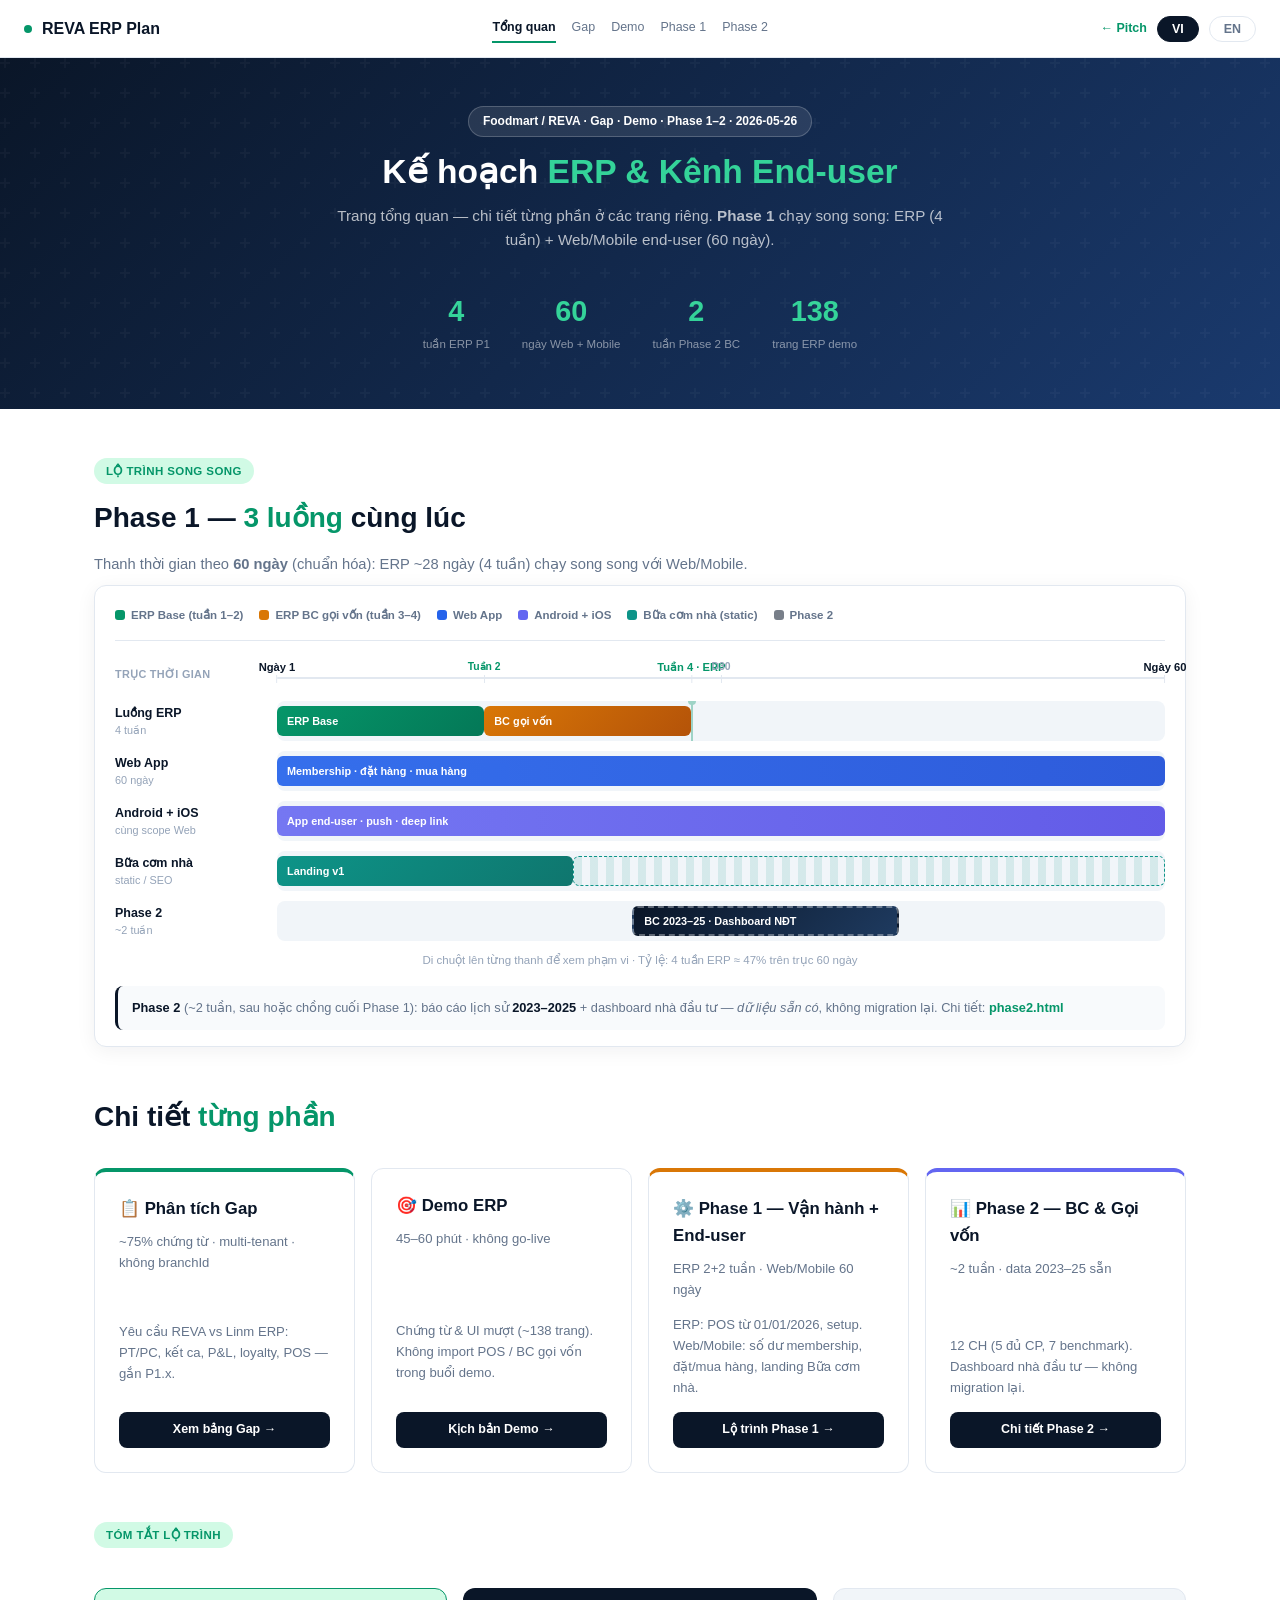
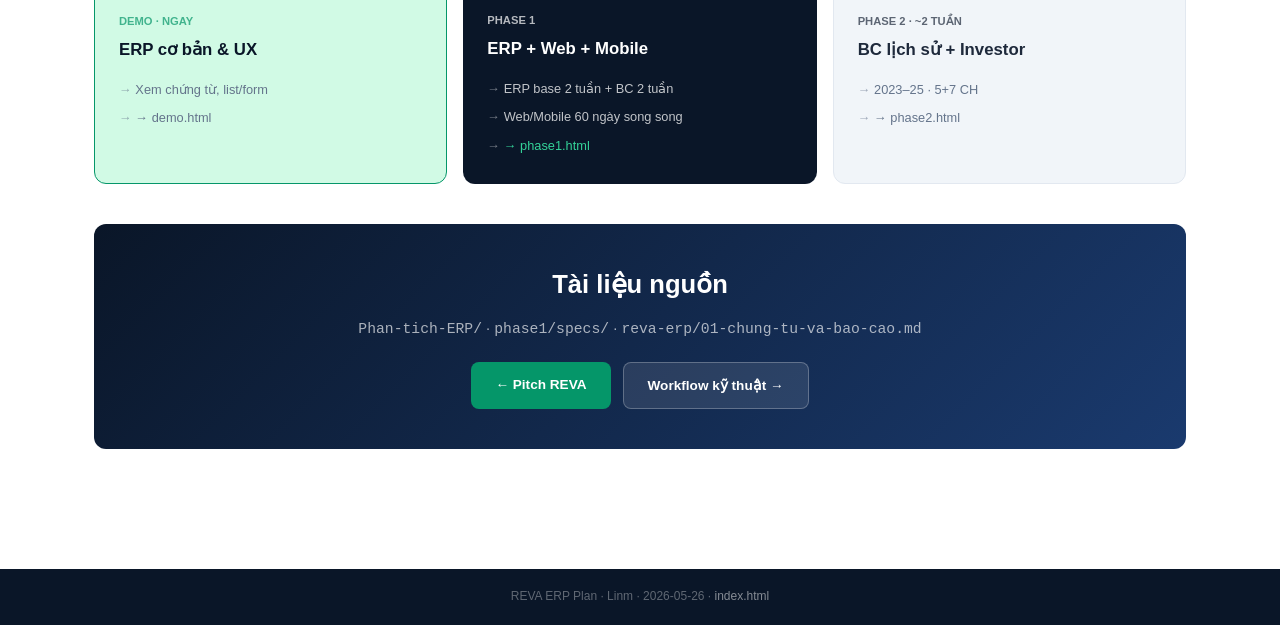
==== pages/index.html @ 50b4550e "add demo page" ====
<!DOCTYPE html>
<html lang="vi">
<head>
<meta charset="UTF-8">
<meta name="viewport" content="width=device-width, initial-scale=1.0">
<title>REVA ERP — Kế hoạch Gap &amp; Demo (Tổng quan)</title>
<link rel="stylesheet" href="plan.css">
</head>
<body>

<nav class="plan-nav">
  <a href="index.html" class="nav-logo"><div class="dot"></div> REVA ERP Plan</a>
  <div class="nav-links">
    <a href="index.html" class="active"><span class="vi">Tổng quan</span><span class="en" style="display:none">Overview</span></a>
    <a href="gap.html"><span class="vi">Gap</span><span class="en" style="display:none">Gap</span></a>
    <a href="demo.html"><span class="vi">Demo</span><span class="en" style="display:none">Demo</span></a>
    <a href="phase1.html"><span class="vi">Phase 1</span><span class="en" style="display:none">Phase 1</span></a>
    <a href="phase2.html"><span class="vi">Phase 2</span><span class="en" style="display:none">Phase 2</span></a>
  </div>
  <div class="nav-right">
    <a href="../index.html" class="nav-back">← Pitch</a>
    <button class="lang-btn active" onclick="setLang('vi')">VI</button>
    <button class="lang-btn" onclick="setLang('en')">EN</button>
  </div>
</nav>

<div class="hero compact">
  <div class="hero-badge">
    <span class="vi">Foodmart / REVA · Gap · Demo · Phase 1–2 · 2026-05-26</span>
    <span class="en" style="display:none">Foodmart / REVA · Gap · Demo · Phase 1–2 · 2026-05-26</span>
  </div>
  <h1 class="vi">Kế hoạch <span>ERP &amp; Kênh End-user</span></h1>
  <h1 class="en" style="display:none"><span>ERP &amp; End-user</span> delivery plan</h1>
  <p class="vi">Trang tổng quan — chi tiết từng phần ở các trang riêng. <strong>Phase 1</strong> chạy song song: ERP (4 tuần) + Web/Mobile end-user (60 ngày).</p>
  <p class="en" style="display:none">Summary hub — details on separate pages. <strong>Phase 1</strong> runs in parallel: ERP (4 weeks) + end-user Web/Mobile (60 days).</p>
  <div class="hero-stats">
    <div class="hero-stat"><div class="val">4</div><div class="lbl vi">tuần ERP P1</div><div class="lbl en" style="display:none">weeks ERP P1</div></div>
    <div class="hero-stat"><div class="val">60</div><div class="lbl vi">ngày Web + Mobile</div><div class="lbl en" style="display:none">days Web + Mobile</div></div>
    <div class="hero-stat"><div class="val">2</div><div class="lbl vi">tuần Phase 2 BC</div><div class="lbl en" style="display:none">weeks Phase 2</div></div>
    <div class="hero-stat"><div class="val">138</div><div class="lbl vi">trang ERP demo</div><div class="lbl en" style="display:none">ERP pages (demo)</div></div>
  </div>
</div>

<main>
  <section class="page-section">
    <div class="section-tag"><span class="vi">Lộ trình song song</span><span class="en" style="display:none">Parallel tracks</span></div>
    <h2 class="section-title vi">Phase 1 — <span>3 luồng</span> cùng lúc</h2>
    <h2 class="section-title en" style="display:none">Phase 1 — <span>3 parallel</span> tracks</h2>
    <p class="section-sub vi" style="margin-bottom:0">Thanh thời gian theo <strong>60 ngày</strong> (chuẩn hóa): ERP ~28 ngày (4 tuần) chạy song song với Web/Mobile.</p>
    <p class="section-sub en" style="display:none;margin-bottom:0">Timeline on a <strong>60-day</strong> scale: ERP ~28 days (4 weeks) runs parallel to Web/Mobile.</p>

    <div class="gantt-board" role="img" aria-label="Phase 1 parallel timeline">
      <div class="gantt-legend">
        <span><i class="c-erp-base"></i><span class="vi">ERP Base (tuần 1–2)</span><span class="en" style="display:none">ERP base (wks 1–2)</span></span>
        <span><i class="c-erp-bc"></i><span class="vi">ERP BC gọi vốn (tuần 3–4)</span><span class="en" style="display:none">ERP fundraising reports (wks 3–4)</span></span>
        <span><i class="c-web"></i> Web App</span>
        <span><i class="c-mobile"></i><span class="vi">Android + iOS</span><span class="en" style="display:none">Android + iOS</span></span>
        <span><i class="c-static"></i><span class="vi">Bữa cơm nhà (static)</span><span class="en" style="display:none">Home Meal (static)</span></span>
        <span><i class="c-p2"></i> Phase 2</span>
      </div>

      <div class="gantt-grid">
        <div class="gantt-axis-label"><span class="vi">Trục thời gian</span><span class="en" style="display:none">Time axis</span></div>
        <div class="gantt-axis-wrap">
          <div class="gantt-axis-line"></div>
          <span class="gantt-tick major" style="left:0%"><span class="vi">Ngày 1</span><span class="en" style="display:none">Day 1</span></span>
          <span class="gantt-tick erp-zone" style="left:23.33%"><span class="vi">Tuần 2</span><span class="en" style="display:none">Wk 2</span></span>
          <span class="gantt-tick erp-zone major" style="left:46.67%"><span class="vi">Tuần 4 · ERP</span><span class="en" style="display:none">Wk 4 · ERP</span></span>
          <span class="gantt-tick" style="left:50%">D30</span>
          <span class="gantt-tick major" style="left:100%"><span class="vi">Ngày 60</span><span class="en" style="display:none">Day 60</span></span>
        </div>

        <div class="gantt-row-label">
          <span class="vi">Luồng ERP</span><span class="en" style="display:none">ERP track</span>
          <small>4 <span class="vi">tuần</span><span class="en" style="display:none">weeks</span></small>
        </div>
        <div class="gantt-track">
          <div class="gantt-erp-marker" title="End of ERP sprint (week 4)"></div>
          <div class="gantt-bar erp-base" title="POS ≥ 01/01/2026 · multi-tenant · kết ca · COA">
            <span class="gantt-bar-inner"><span class="vi">ERP Base</span><span class="en" style="display:none">ERP base</span></span>
          </div>
          <div class="gantt-bar erp-bc" title="Báo cáo từ số vận hành ERP">
            <span class="gantt-bar-inner"><span class="vi">BC gọi vốn</span><span class="en" style="display:none">Fundraise Rpt</span></span>
          </div>
        </div>

        <div class="gantt-row-label">
          Web App
          <small>60 <span class="vi">ngày</span><span class="en" style="display:none">days</span></small>
        </div>
        <div class="gantt-track">
          <div class="gantt-bar web">
            <span class="gantt-bar-inner"><span class="vi">Membership · đặt hàng · mua hàng</span><span class="en" style="display:none">Membership · order · purchase</span></span>
          </div>
        </div>

        <div class="gantt-row-label">
          <span class="vi">Android + iOS</span><span class="en" style="display:none">Android + iOS</span>
          <small><span class="vi">cùng scope Web</span><span class="en" style="display:none">same as Web</span></small>
        </div>
        <div class="gantt-track">
          <div class="gantt-bar mobile">
            <span class="gantt-bar-inner"><span class="vi">App end-user · push · deep link</span><span class="en" style="display:none">Customer app · push · deep link</span></span>
          </div>
        </div>

        <div class="gantt-row-label">
          <span class="vi">Bữa cơm nhà</span><span class="en" style="display:none">Home Meal</span>
          <small><span class="vi">static / SEO</span><span class="en" style="display:none">static / SEO</span></small>
        </div>
        <div class="gantt-track">
          <div class="gantt-bar static">
            <span class="gantt-bar-inner"><span class="vi">Landing v1</span><span class="en" style="display:none">Landing v1</span></span>
          </div>
          <div class="gantt-bar static-ext" aria-hidden="true"></div>
        </div>

        <div class="gantt-row-label">
          Phase 2
          <small>~2 <span class="vi">tuần</span><span class="en" style="display:none">weeks</span></small>
        </div>
        <div class="gantt-track">
          <div class="gantt-bar p2">
            <span class="gantt-bar-inner"><span class="vi">BC 2023–25 · Dashboard NĐT</span><span class="en" style="display:none">2023–25 · Investor dash</span></span>
          </div>
        </div>
      </div>

      <p class="gantt-hint vi">Di chuột lên từng thanh để xem phạm vi · Tỷ lệ: 4 tuần ERP ≈ 47% trên trục 60 ngày</p>
      <p class="gantt-hint en" style="display:none">Hover bars for scope · 4 ERP weeks ≈ 47% of the 60-day axis</p>

      <div class="gantt-note">
        <span class="vi"><strong>Phase 2</strong> (~2 tuần, sau hoặc chồng cuối Phase 1): báo cáo lịch sử <strong>2023–2025</strong> + dashboard nhà đầu tư — <em>dữ liệu sẵn có</em>, không migration lại. Chi tiết: <a href="phase2.html">phase2.html</a></span>
        <span class="en" style="display:none"><strong>Phase 2</strong> (~2 weeks, after or overlapping end of P1): <strong>2023–2025</strong> reports + investor dashboard — <em>existing data</em>, no re-migration. Details: <a href="phase2.html">phase2.html</a></span>
      </div>
    </div>
  </section>

  <section class="page-section">
    <h2 class="section-title vi">Chi tiết <span>từng phần</span></h2>
    <h2 class="section-title en" style="display:none">Detail <span>by section</span></h2>
    <div class="hub-grid">
      <article class="hub-card featured">
        <h3>📋 <span class="vi">Phân tích Gap</span><span class="en" style="display:none">Gap analysis</span></h3>
        <p class="hub-meta vi">~75% chứng từ · multi-tenant · không branchId</p>
        <p class="hub-meta en" style="display:none">~75% vouchers · multi-tenant · no branchId</p>
        <p class="vi">Yêu cầu REVA vs Linm ERP: PT/PC, kết ca, P&amp;L, loyalty, POS — gắn P1.x.</p>
        <p class="en" style="display:none">REVA requirements vs Linm ERP with phase tags.</p>
        <a href="gap.html" class="btn-link"><span class="vi">Xem bảng Gap →</span><span class="en" style="display:none">View gap table →</span></a>
      </article>
      <article class="hub-card">
        <h3>🎯 <span class="vi">Demo ERP</span><span class="en" style="display:none">ERP demo</span></h3>
        <p class="hub-meta vi">45–60 phút · không go-live</p>
        <p class="hub-meta en" style="display:none">45–60 min · not go-live</p>
        <p class="vi">Chứng từ &amp; UI mượt (~138 trang). Không import POS / BC gọi vốn trong buổi demo.</p>
        <p class="en" style="display:none">Vouchers &amp; smooth UX. No POS import or fundraising reports in session.</p>
        <a href="demo.html" class="btn-link"><span class="vi">Kịch bản Demo →</span><span class="en" style="display:none">Demo script →</span></a>
      </article>
      <article class="hub-card amber-top">
        <h3>⚙️ <span class="vi">Phase 1 — Vận hành + End-user</span><span class="en" style="display:none">Phase 1 — Ops + end-user</span></h3>
        <p class="hub-meta vi">ERP 2+2 tuần · Web/Mobile 60 ngày</p>
        <p class="hub-meta en" style="display:none">ERP 2+2 weeks · Web/Mobile 60 days</p>
        <p class="vi">ERP: POS từ 01/01/2026, setup. Web/Mobile: số dư membership, đặt/mua hàng, landing Bữa cơm nhà.</p>
        <p class="en" style="display:none">ERP setup + POS. Web/Mobile: membership, orders, Home Meal static page.</p>
        <a href="phase1.html" class="btn-link"><span class="vi">Lộ trình Phase 1 →</span><span class="en" style="display:none">Phase 1 plan →</span></a>
      </article>
      <article class="hub-card indigo-top">
        <h3>📊 <span class="vi">Phase 2 — BC &amp; Gọi vốn</span><span class="en" style="display:none">Phase 2 — Reports &amp; fundraising</span></h3>
        <p class="hub-meta vi">~2 tuần · data 2023–25 sẵn</p>
        <p class="hub-meta en" style="display:none">~2 weeks · 2023–25 data exists</p>
        <p class="vi">12 CH (5 đủ CP, 7 benchmark). Dashboard nhà đầu tư — không migration lại.</p>
        <p class="en" style="display:none">12 stores, investor dashboard — no re-migration.</p>
        <a href="phase2.html" class="btn-link"><span class="vi">Chi tiết Phase 2 →</span><span class="en" style="display:none">Phase 2 details →</span></a>
      </article>
    </div>
  </section>

  <section class="page-section">
    <div class="section-tag"><span class="vi">Tóm tắt lộ trình</span><span class="en" style="display:none">Roadmap summary</span></div>
    <div class="roadmap">
      <div class="phase-card p0">
        <div class="phase-label" style="color:var(--green)">Demo · ngay</div>
        <h3 style="color:var(--navy)"><span class="vi">ERP cơ bản &amp; UX</span><span class="en" style="display:none">Core ERP &amp; UX</span></h3>
        <ul>
          <li><span class="vi">Xem chứng từ, list/form</span><span class="en" style="display:none">Vouchers, lists/forms</span></li>
          <li><a href="demo.html"><span class="vi">→ demo.html</span><span class="en" style="display:none">→ demo.html</span></a></li>
        </ul>
      </div>
      <div class="phase-card p1">
        <div class="phase-label">Phase 1</div>
        <h3><span class="vi">ERP + Web + Mobile</span><span class="en" style="display:none">ERP + Web + Mobile</span></h3>
        <ul>
          <li><span class="vi">ERP base 2 tuần + BC 2 tuần</span><span class="en" style="display:none">ERP 2w base + 2w reports</span></li>
          <li><span class="vi">Web/Mobile 60 ngày song song</span><span class="en" style="display:none">Web/Mobile 60d parallel</span></li>
          <li><a href="phase1.html" style="color:var(--green-mid)"><span class="vi">→ phase1.html</span><span class="en" style="display:none">→ phase1.html</span></a></li>
        </ul>
      </div>
      <div class="phase-card p2">
        <div class="phase-label">Phase 2 · ~2 tuần</div>
        <h3><span class="vi">BC lịch sử + Investor</span><span class="en" style="display:none">Historical + investor</span></h3>
        <ul>
          <li><span class="vi">2023–25 · 5+7 CH</span><span class="en" style="display:none">2023–25 · 5+7 stores</span></li>
          <li><a href="phase2.html"><span class="vi">→ phase2.html</span><span class="en" style="display:none">→ phase2.html</span></a></li>
        </ul>
      </div>
    </div>
    <div class="cta-box">
      <h2><span class="vi">Tài liệu nguồn</span><span class="en" style="display:none">Source docs</span></h2>
      <p><span class="vi"><code>Phan-tich-ERP/</code> · <code>phase1/specs/</code> · <code>reva-erp/01-chung-tu-va-bao-cao.md</code></span><span class="en" style="display:none">Phan-tich-ERP/ · phase1/specs/ · reva-erp plan</span></p>
      <div class="cta-links">
        <a href="../index.html" class="primary"><span class="vi">← Pitch REVA</span><span class="en" style="display:none">← REVA pitch</span></a>
        <a href="../workflow-demo.html" class="secondary"><span class="vi">Workflow kỹ thuật →</span><span class="en" style="display:none">Technical workflow →</span></a>
      </div>
    </div>
  </section>
</main>

<footer class="plan-footer">
  REVA ERP Plan · Linm · 2026-05-26 ·
  <a href="../index.html">index.html</a>
</footer>
<script src="plan.js"></script>
</body>
</html>
---- pages/plan.css ----
*{margin:0;padding:0;box-sizing:border-box}
html{scroll-behavior:smooth}
body{font-family:-apple-system,BlinkMacSystemFont,'Segoe UI',Roboto,sans-serif;background:#fff;color:#1e293b;line-height:1.6}
a{color:inherit;text-decoration:none}
:root{
  --navy:#0a1628;--green:#059669;--green-light:#d1fae5;--green-mid:#34d399;
  --slate:#f8fafc;--slate2:#f1f5f9;--border:#e2e8f0;
  --txt:#1e293b;--txt2:#64748b;--txt3:#94a3b8;
  --red:#ef4444;--red-light:#fef2f2;--amber:#d97706;--amber-light:#fef3c7;
  --blue:#2563eb;--blue-light:#dbeafe;--indigo:#6366f1;--indigo-light:#eef2ff;
  --radius:12px;
}
nav.plan-nav{position:sticky;top:0;z-index:100;background:rgba(255,255,255,.95);backdrop-filter:blur(12px);border-bottom:1px solid var(--border);padding:0 24px;display:flex;align-items:center;justify-content:space-between;height:58px;flex-wrap:wrap;gap:8px}
.nav-logo{display:flex;align-items:center;gap:10px;font-weight:800;font-size:1rem;color:var(--navy)}
.nav-logo .dot{width:8px;height:8px;border-radius:50%;background:var(--green)}
.nav-links{display:flex;gap:16px;flex-wrap:wrap}
.nav-links a{font-size:.78rem;font-weight:500;color:var(--txt2);padding:4px 0;border-bottom:2px solid transparent}
.nav-links a:hover{color:var(--navy)}
.nav-links a.active{color:var(--navy);border-bottom-color:var(--green);font-weight:700}
.nav-right{display:flex;align-items:center;gap:10px}
.lang-btn{padding:5px 14px;border-radius:999px;border:1px solid var(--border);font-size:.78rem;font-weight:600;cursor:pointer;background:#fff;color:var(--txt2)}
.lang-btn.active{background:var(--navy);color:#fff;border-color:var(--navy)}
.nav-back{font-size:.78rem;color:var(--green);font-weight:600}
.hero{background:linear-gradient(135deg,var(--navy) 0%,#1a3a6e 100%);color:#fff;padding:56px 24px 64px;text-align:center;position:relative;overflow:hidden}
.hero::before{content:'';position:absolute;inset:0;pointer-events:none;background:url("data:image/svg+xml,%3Csvg width='60' height='60' viewBox='0 0 60 60' xmlns='http://www.w3.org/2000/svg'%3E%3Cg fill='%23ffffff' fill-opacity='0.03'%3E%3Cpath d='M36 34v-4h-2v4h-4v2h4v4h2v-4h4v-2h-4zm0-30V0h-2v4h-4v2h4v4h2V6h4V4h-4zM6 34v-4H4v4H0v2h4v4h2v-4h4v-2H6zM6 4V0H4v4H0v2h4v4h2V6h4V4H6z'/%3E%3C/g%3E%3C/svg%3E")}
.hero.compact{padding:48px 24px 56px}
.hero-badge{display:inline-flex;background:rgba(255,255,255,.1);border:1px solid rgba(255,255,255,.2);border-radius:999px;padding:5px 14px;font-size:.75rem;font-weight:600;margin-bottom:16px}
.hero h1{font-size:2.1rem;font-weight:900;line-height:1.15;max-width:720px;margin:0 auto 12px}
.hero h1 span{color:var(--green-mid)}
.hero p{font-size:.95rem;color:rgba(255,255,255,.7);max-width:640px;margin:0 auto 20px}
.hero-actions{display:flex;gap:10px;justify-content:center;flex-wrap:wrap}
.btn-primary{padding:10px 22px;background:var(--green);color:#fff;border-radius:10px;font-weight:700;font-size:.85rem;border:none;cursor:pointer;display:inline-block}
.btn-outline{padding:10px 22px;background:transparent;color:#fff;border-radius:10px;font-weight:700;font-size:.85rem;border:2px solid rgba(255,255,255,.3);cursor:pointer;display:inline-block}
.hero-stats{display:flex;justify-content:center;gap:32px;margin-top:36px;flex-wrap:wrap}
.hero-stat .val{font-size:1.8rem;font-weight:900;color:var(--green-mid)}
.hero-stat .lbl{font-size:.72rem;color:rgba(255,255,255,.5)}
main{max-width:1140px;margin:0 auto;padding:48px 24px 72px}
section.page-section{margin-bottom:48px}
.section-tag{display:inline-flex;background:var(--green-light);color:var(--green);border-radius:999px;padding:4px 12px;font-size:.72rem;font-weight:700;text-transform:uppercase;letter-spacing:.4px;margin-bottom:12px}
.section-tag.amber{background:var(--amber-light);color:var(--amber)}
.section-tag.red{background:var(--red-light);color:var(--red)}
.section-tag.indigo{background:var(--indigo-light);color:var(--indigo)}
h2.section-title{font-size:1.75rem;font-weight:900;color:var(--navy);margin-bottom:12px}
h2.section-title span{color:var(--green)}
.section-sub{font-size:.92rem;color:var(--txt2);max-width:680px;margin-bottom:24px}
.hub-grid{display:grid;grid-template-columns:repeat(auto-fit,minmax(260px,1fr));gap:16px;margin-top:28px}
.hub-card{background:#fff;border:1px solid var(--border);border-radius:var(--radius);padding:24px;display:flex;flex-direction:column;transition:box-shadow .2s}
.hub-card:hover{box-shadow:0 8px 24px rgba(0,0,0,.08)}
.hub-card.featured{border-top:4px solid var(--green)}
.hub-card.amber-top{border-top:4px solid var(--amber)}
.hub-card.indigo-top{border-top:4px solid var(--indigo)}
.hub-card h3{font-size:1.05rem;font-weight:800;color:var(--navy);margin-bottom:8px}
.hub-card p{font-size:.82rem;color:var(--txt2);flex:1;margin-bottom:14px}
.hub-meta{font-size:.75rem;color:var(--txt3);margin-bottom:12px}
.hub-card .btn-link{margin-top:auto;display:inline-block;padding:8px 16px;background:var(--navy);color:#fff;border-radius:8px;font-size:.78rem;font-weight:700;text-align:center}
/* ── Phase 1 parallel Gantt timeline ── */
.gantt-board{background:#fff;border:1px solid var(--border);border-radius:var(--radius);padding:20px 20px 16px;margin-top:8px;box-shadow:0 4px 20px rgba(10,22,40,.06)}
.gantt-legend{display:flex;flex-wrap:wrap;gap:8px 16px;margin-bottom:18px;padding-bottom:16px;border-bottom:1px solid var(--border)}
.gantt-legend span{display:inline-flex;align-items:center;gap:6px;font-size:.72rem;font-weight:600;color:var(--txt2)}
.gantt-legend i{width:10px;height:10px;border-radius:3px;flex-shrink:0}
.gantt-legend .c-erp-base{background:var(--green)}
.gantt-legend .c-erp-bc{background:var(--amber)}
.gantt-legend .c-web{background:var(--blue)}
.gantt-legend .c-mobile{background:var(--indigo)}
.gantt-legend .c-static{background:#0d9488}
.gantt-legend .c-p2{background:var(--navy);opacity:.55}
.gantt-grid{display:grid;grid-template-columns:minmax(120px,148px) 1fr;gap:10px 14px;align-items:center}
.gantt-axis-label{font-size:.68rem;font-weight:700;color:var(--txt3);text-transform:uppercase;letter-spacing:.3px}
.gantt-axis-wrap{position:relative;height:28px;margin-bottom:4px}
.gantt-axis-line{position:absolute;left:0;right:0;top:18px;height:2px;background:var(--border);border-radius:1px}
.gantt-tick{position:absolute;top:0;transform:translateX(-50%);font-size:.65rem;font-weight:600;color:var(--txt3);white-space:nowrap}
.gantt-tick::after{content:'';position:absolute;left:50%;top:16px;width:1px;height:8px;background:var(--border);transform:translateX(-50%)}
.gantt-tick.major{font-size:.7rem;color:var(--navy);font-weight:700}
.gantt-tick.erp-zone{color:var(--green)}
.gantt-row-label{font-size:.78rem;font-weight:700;color:var(--navy);line-height:1.3;padding-right:4px}
.gantt-row-label small{display:block;font-size:.68rem;font-weight:500;color:var(--txt3);margin-top:2px}
.gantt-track{position:relative;height:40px;background:var(--slate2);border-radius:8px;overflow:hidden}
@keyframes gantt-in{from{opacity:0;transform:scaleX(.85)}to{opacity:1;transform:scaleX(1)}}
.gantt-bar{position:absolute;top:5px;bottom:5px;border-radius:6px;display:flex;align-items:center;padding:0 10px;font-size:.68rem;font-weight:700;color:#fff;line-height:1.2;overflow:hidden;transition:transform .15s,box-shadow .15s;cursor:default;transform-origin:left center;animation:gantt-in .45s ease backwards}
.gantt-bar.erp-bc{animation-delay:.06s}
.gantt-bar.web{animation-delay:.1s}
.gantt-bar.mobile{animation-delay:.14s}
.gantt-bar.static{animation-delay:.18s}
.gantt-bar.p2{animation-delay:.22s}
.gantt-bar:hover{transform:translateY(-1px);box-shadow:0 4px 12px rgba(0,0,0,.15);z-index:2}
.gantt-bar.erp-base{left:0;width:23.33%;background:linear-gradient(135deg,var(--green),#047857)}
.gantt-bar.erp-bc{left:23.33%;width:23.33%;background:linear-gradient(135deg,var(--amber),#b45309)}
.gantt-bar.web{left:0;width:100%;background:linear-gradient(90deg,var(--blue),#1d4ed8);opacity:.92}
.gantt-bar.mobile{left:0;width:100%;background:linear-gradient(90deg,var(--indigo),#4f46e5);opacity:.88}
.gantt-bar.static{left:0;width:33.33%;background:linear-gradient(135deg,#0d9488,#0f766e)}
.gantt-bar.static-ext{left:33.33%;width:66.67%;background:repeating-linear-gradient(90deg,rgba(13,148,136,.12) 0,rgba(13,148,136,.12) 8px,transparent 8px,transparent 16px);border:1px dashed #0d9488;top:5px;bottom:5px;border-radius:6px}
.gantt-bar.p2{left:40%;width:30%;background:linear-gradient(135deg,var(--navy),#1e3a5f);border:2px dashed rgba(255,255,255,.35)}
.gantt-bar-inner{white-space:nowrap;overflow:hidden;text-overflow:ellipsis}
.gantt-bar .gantt-tags{display:flex;flex-wrap:wrap;gap:4px;margin-top:2px}
.gantt-bar .tag{font-size:.58rem;font-weight:600;padding:1px 5px;background:rgba(255,255,255,.22);border-radius:4px}
.gantt-erp-marker{position:absolute;top:0;bottom:0;left:46.67%;width:2px;background:var(--green);opacity:.35;pointer-events:none;z-index:1}
.gantt-erp-marker::before{content:'';position:absolute;top:-4px;left:50%;transform:translateX(-50%);width:8px;height:8px;border-radius:50%;background:var(--green)}
.gantt-note{margin-top:16px;padding:12px 14px;background:var(--slate);border-radius:8px;border-left:3px solid var(--navy);font-size:.8rem;color:var(--txt2)}
.gantt-note strong{color:var(--navy)}
.gantt-note a{color:var(--green);font-weight:600}
.gantt-hint{font-size:.72rem;color:var(--txt3);margin-top:10px;text-align:center}
@media(max-width:720px){
  .gantt-grid{grid-template-columns:1fr}
  .gantt-axis-label{display:none}
  .gantt-row-label{padding:8px 0 0;border-top:1px solid var(--border)}
  .gantt-bar{font-size:.62rem;padding:0 6px}
  .gantt-bar .tag{display:none}
}
.summary-grid{display:grid;grid-template-columns:repeat(4,1fr);gap:12px;margin:24px 0}
.sum-card{background:#fff;border:1px solid var(--border);border-radius:var(--radius);padding:16px;text-align:center}
.sum-card .n{font-size:1.6rem;font-weight:900;color:var(--navy)}
.sum-card .n.ok{color:var(--green)}.sum-card .n.warn{color:var(--amber)}.sum-card .n.bad{color:var(--red)}
.sum-card .l{font-size:.75rem;color:var(--txt2);margin-top:4px}
.gap-table,.deliver-table,.store-matrix{width:100%;border-collapse:collapse;font-size:.82rem;background:#fff;border-radius:var(--radius);overflow:hidden;border:1px solid var(--border)}
.gap-table th{background:var(--navy);color:#fff;padding:11px 12px;text-align:left;font-weight:600}
.gap-table td{padding:10px 12px;border-bottom:1px solid var(--border);vertical-align:top}
.gap-table tr:last-child td{border-bottom:none}
.deliver-table th,.deliver-table td,.store-matrix th,.store-matrix td{padding:10px 12px;border:1px solid var(--border);text-align:left}
.deliver-table th,.store-matrix th{background:var(--slate2);font-weight:600}
.badge{display:inline-block;padding:2px 8px;border-radius:4px;font-size:.7rem;font-weight:700}
.badge.ok{background:var(--green-light);color:var(--green)}
.badge.partial{background:var(--amber-light);color:var(--amber)}
.badge.no{background:var(--red-light);color:var(--red)}
.badge.p1{background:#dbeafe;color:var(--blue)}
.demo-grid{display:grid;grid-template-columns:repeat(auto-fit,minmax(240px,1fr));gap:14px}
.demo-card{background:#fff;border:1px solid var(--border);border-radius:var(--radius);padding:20px;border-top:3px solid var(--green)}
.demo-card.warn{border-top-color:var(--amber)}
.demo-card h4{font-size:.9rem;font-weight:700;color:var(--navy);margin-bottom:8px}
.demo-card ul{margin:0;padding-left:18px;font-size:.8rem;color:var(--txt2)}
.demo-route{font-family:monospace;font-size:.7rem;color:var(--green);margin-top:8px}
.sprint-row,.week2-grid,.track-grid{display:grid;grid-template-columns:1fr 1fr;gap:16px;margin-top:20px}
.track-grid.three{grid-template-columns:repeat(3,1fr)}
.sprint-box,.track-box{background:#fff;border:1px solid var(--border);border-radius:var(--radius);padding:22px}
.sprint-box h3,.track-box h3{font-size:.95rem;font-weight:800;color:var(--navy);margin-bottom:4px}
.sprint-box .week,.track-box .dur{font-size:.78rem;color:var(--green);font-weight:600;margin-bottom:12px}
.task-list{list-style:none}
.task-list li{display:flex;gap:10px;padding:7px 0;border-bottom:1px solid var(--slate2);font-size:.82rem;color:var(--txt2)}
.task-list li:last-child{border:none}
.task-id{font-weight:700;color:var(--blue);min-width:32px;flex-shrink:0}
.timeline{margin-top:24px;position:relative;padding-left:28px}
.timeline::before{content:'';position:absolute;left:8px;top:0;bottom:0;width:2px;background:var(--border)}
.tl-item{position:relative;margin-bottom:20px;padding-left:18px}
.tl-item::before{content:'';position:absolute;left:-24px;top:6px;width:11px;height:11px;border-radius:50%;background:var(--green);border:2px solid #fff;box-shadow:0 0 0 2px var(--green)}
.tl-item h4{font-size:.88rem;font-weight:700;color:var(--navy)}
.tl-item p{font-size:.8rem;color:var(--txt2);margin-top:4px}
.demo-purpose{background:#fff;border:2px solid var(--green);border-radius:var(--radius);padding:22px;margin-bottom:24px}
.demo-purpose h3{font-size:1rem;font-weight:800;color:var(--navy);margin-bottom:8px}
.ui-checklist{display:grid;grid-template-columns:repeat(auto-fit,minmax(200px,1fr));gap:8px;margin-top:12px}
.ui-check{display:flex;gap:8px;font-size:.78rem;color:var(--txt2);background:var(--slate);padding:8px 10px;border-radius:8px}
.ui-check span:first-child{color:var(--green);font-weight:700}
.contract-box,.challenge-box{background:#fff;border:1px solid var(--border);border-left:4px solid var(--amber);border-radius:var(--radius);padding:20px 22px;margin:24px 0}
.challenge-box{border-color:#fcd34d}
.contract-box h3,.challenge-box h3{font-size:.95rem;font-weight:800;color:var(--navy);margin-bottom:10px}
.contract-box h4{font-size:.78rem;font-weight:700;color:var(--amber);margin:8px 0 4px;text-transform:uppercase}
.contract-box ul,.challenge-box ul{font-size:.84rem;color:var(--txt2);padding-left:18px}
.contract-ref{font-size:.72rem;color:var(--txt3);margin-top:10px}
.investor-grid{display:grid;grid-template-columns:repeat(auto-fit,minmax(220px,1fr));gap:12px;margin-top:16px}
.inv-card{background:#fff;border:1px solid var(--border);border-radius:var(--radius);padding:18px;border-top:3px solid var(--navy)}
.inv-card h4{font-size:.88rem;font-weight:700;color:var(--navy);margin-bottom:6px}
.inv-card p{font-size:.78rem;color:var(--txt2)}
.store-matrix .ok{background:var(--green-light)}
.store-matrix .partial{background:var(--amber-light)}
.panel-gray{background:var(--slate);border-radius:var(--radius);padding:28px 24px;margin-bottom:32px;border:1px solid var(--border)}
.panel-gray .section-sub{max-width:none}
.map-box{background:var(--blue-light);border:1px solid #93c5fd;border-radius:var(--radius);padding:18px;margin-bottom:24px;font-size:.84rem}
.map-box table{width:100%;border-collapse:collapse;margin-top:10px;font-size:.8rem}
.map-box td{padding:6px 8px;border-bottom:1px solid #bfdbfe}
.roadmap{display:grid;grid-template-columns:repeat(3,1fr);gap:16px;margin-top:28px}
.phase-card{border-radius:var(--radius);padding:24px}
.phase-card.p1{background:var(--navy);color:#fff}
.phase-card.p2,.phase-card.p3{background:var(--slate2);border:1px solid var(--border)}
.phase-card.p0{background:var(--green-light);border:1px solid var(--green)}
.phase-label{font-size:.7rem;font-weight:700;text-transform:uppercase;opacity:.7;margin-bottom:6px}
.phase-card h3{font-size:1.05rem;font-weight:800;margin-bottom:12px}
.phase-card ul{list-style:none;font-size:.8rem}
.phase-card.p1 ul{color:rgba(255,255,255,.75)}
.phase-card.p2 ul,.phase-card.p3 ul,.phase-card.p0 ul{color:var(--txt2)}
.phase-card li{padding:4px 0}
.phase-card li::before{content:'→ ';opacity:.6}
.cta-box{background:linear-gradient(135deg,var(--navy),#1a3a6e);border-radius:var(--radius);padding:40px 28px;text-align:center;color:#fff;margin-top:40px}
.cta-box h2{font-size:1.6rem;font-weight:900;margin-bottom:12px}
.cta-box p{color:rgba(255,255,255,.65);margin-bottom:20px;font-size:.92rem}
.cta-links{display:flex;gap:12px;justify-content:center;flex-wrap:wrap}
.cta-links a{padding:12px 24px;border-radius:8px;font-weight:700;font-size:.85rem}
.cta-links .primary{background:var(--green);color:#fff}
.cta-links .secondary{background:rgba(255,255,255,.1);color:#fff;border:1px solid rgba(255,255,255,.25)}
.track-box.indigo{border-top:3px solid var(--indigo)}
.track-box.blue{border-top:3px solid var(--blue)}
.dep-list{font-size:.8rem;color:var(--txt2);margin-top:12px;padding:10px 14px;background:var(--slate);border-radius:8px}
footer.plan-footer{background:var(--navy);color:rgba(255,255,255,.35);text-align:center;padding:18px;font-size:.75rem}
footer.plan-footer a{color:rgba(255,255,255,.5)}
@media(max-width:900px){
  .summary-grid,.sprint-row,.week2-grid,.track-grid,.track-grid.three{grid-template-columns:1fr}
  .nav-links{display:none}
  .hero h1{font-size:1.55rem}
}
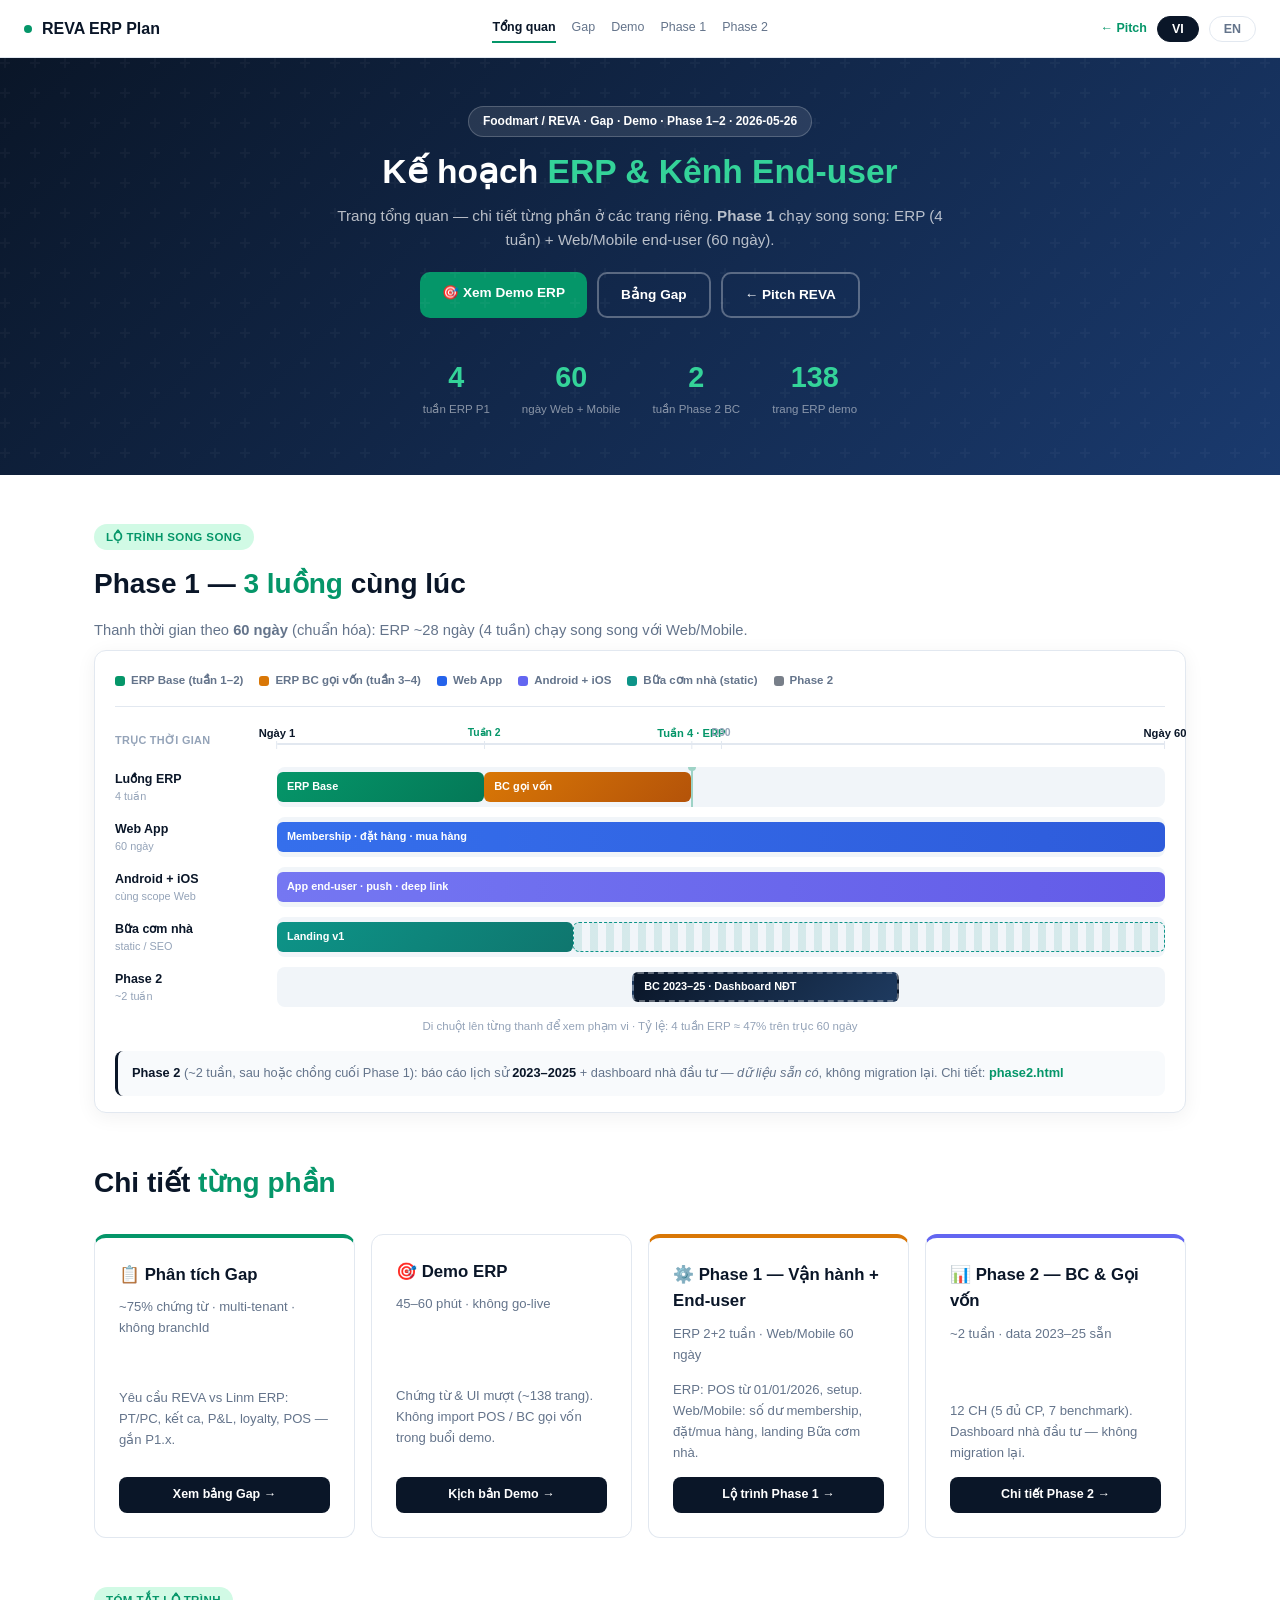
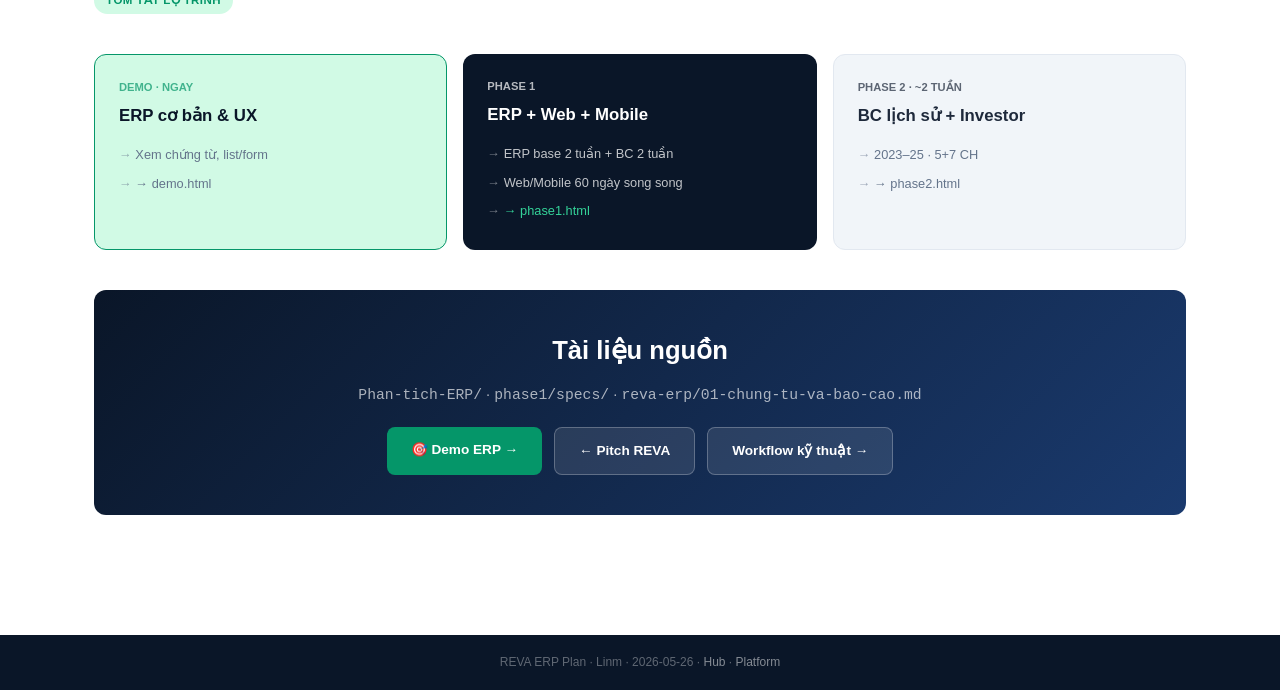
==== commit e4c6eace: "upd" ====
--- a/pages/index.html
+++ b/pages/index.html
@@ -18,7 +18,7 @@
     <a href="phase2.html"><span class="vi">Phase 2</span><span class="en" style="display:none">Phase 2</span></a>
   </div>
   <div class="nav-right">
-    <a href="../index.html" class="nav-back">← Pitch</a>
+    <a href="../Platform/index.html" class="nav-back">← Pitch</a>
     <button class="lang-btn active" onclick="setLang('vi')">VI</button>
     <button class="lang-btn" onclick="setLang('en')">EN</button>
   </div>
@@ -33,6 +33,17 @@
   <h1 class="en" style="display:none"><span>ERP &amp; End-user</span> delivery plan</h1>
   <p class="vi">Trang tổng quan — chi tiết từng phần ở các trang riêng. <strong>Phase 1</strong> chạy song song: ERP (4 tuần) + Web/Mobile end-user (60 ngày).</p>
   <p class="en" style="display:none">Summary hub — details on separate pages. <strong>Phase 1</strong> runs in parallel: ERP (4 weeks) + end-user Web/Mobile (60 days).</p>
+  <div class="hero-actions">
+    <a href="demo.html" class="btn-primary">
+      <span class="vi">🎯 Xem Demo ERP</span><span class="en" style="display:none">🎯 ERP Demo Plan</span>
+    </a>
+    <a href="gap.html" class="btn-outline">
+      <span class="vi">Bảng Gap</span><span class="en" style="display:none">Gap Table</span>
+    </a>
+    <a href="../Platform/index.html" class="btn-outline">
+      <span class="vi">← Pitch REVA</span><span class="en" style="display:none">← REVA Pitch</span>
+    </a>
+  </div>
   <div class="hero-stats">
     <div class="hero-stat"><div class="val">4</div><div class="lbl vi">tuần ERP P1</div><div class="lbl en" style="display:none">weeks ERP P1</div></div>
     <div class="hero-stat"><div class="val">60</div><div class="lbl vi">ngày Web + Mobile</div><div class="lbl en" style="display:none">days Web + Mobile</div></div>
@@ -208,8 +219,9 @@
       <h2><span class="vi">Tài liệu nguồn</span><span class="en" style="display:none">Source docs</span></h2>
       <p><span class="vi"><code>Phan-tich-ERP/</code> · <code>phase1/specs/</code> · <code>reva-erp/01-chung-tu-va-bao-cao.md</code></span><span class="en" style="display:none">Phan-tich-ERP/ · phase1/specs/ · reva-erp plan</span></p>
       <div class="cta-links">
-        <a href="../index.html" class="primary"><span class="vi">← Pitch REVA</span><span class="en" style="display:none">← REVA pitch</span></a>
-        <a href="../workflow-demo.html" class="secondary"><span class="vi">Workflow kỹ thuật →</span><span class="en" style="display:none">Technical workflow →</span></a>
+        <a href="demo.html" class="primary"><span class="vi">🎯 Demo ERP →</span><span class="en" style="display:none">🎯 ERP Demo →</span></a>
+        <a href="../Platform/index.html" class="secondary"><span class="vi">← Pitch REVA</span><span class="en" style="display:none">← REVA pitch</span></a>
+        <a href="../Platform/workflow-demo.html" class="secondary"><span class="vi">Workflow kỹ thuật →</span><span class="en" style="display:none">Technical workflow →</span></a>
       </div>
     </div>
   </section>
@@ -217,7 +229,7 @@
 
 <footer class="plan-footer">
   REVA ERP Plan · Linm · 2026-05-26 ·
-  <a href="../index.html">index.html</a>
+  <a href="../index.html">Hub</a> · <a href="../Platform/index.html">Platform</a>
 </footer>
 <script src="plan.js"></script>
 </body>
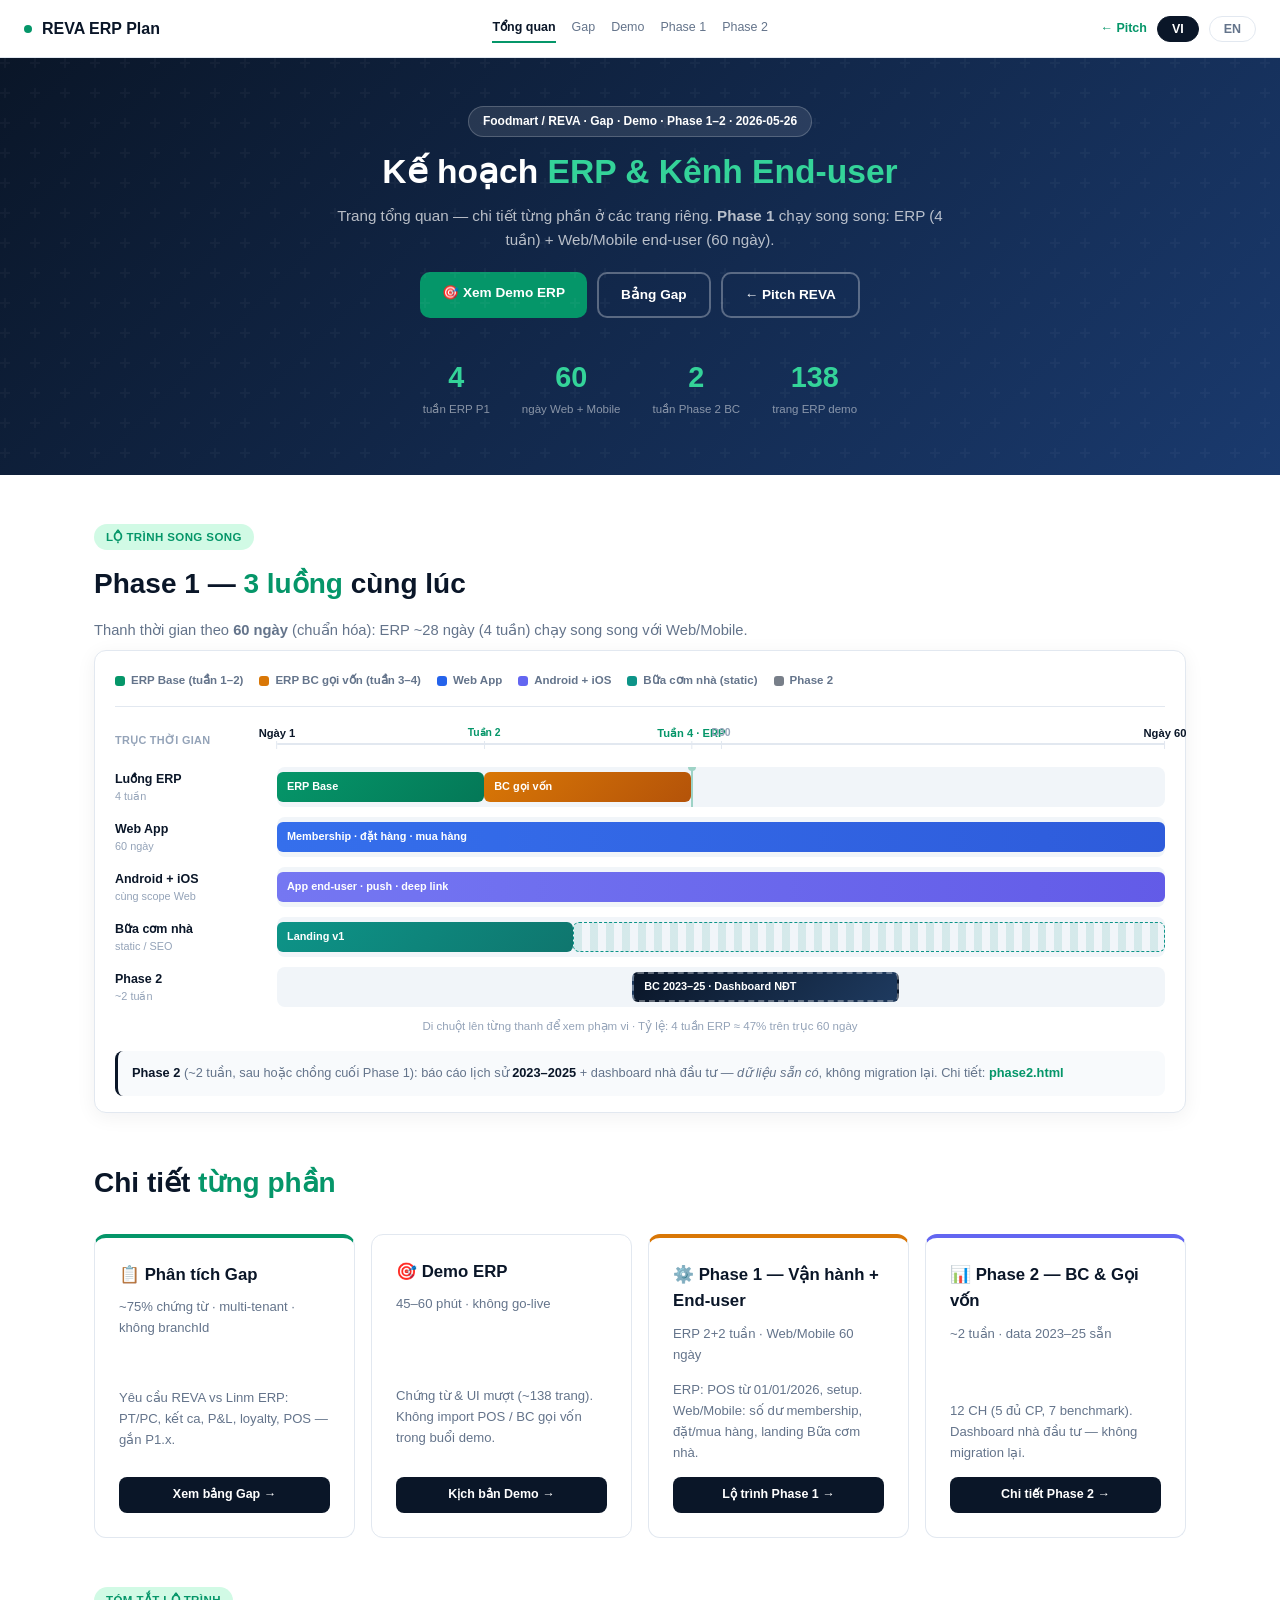
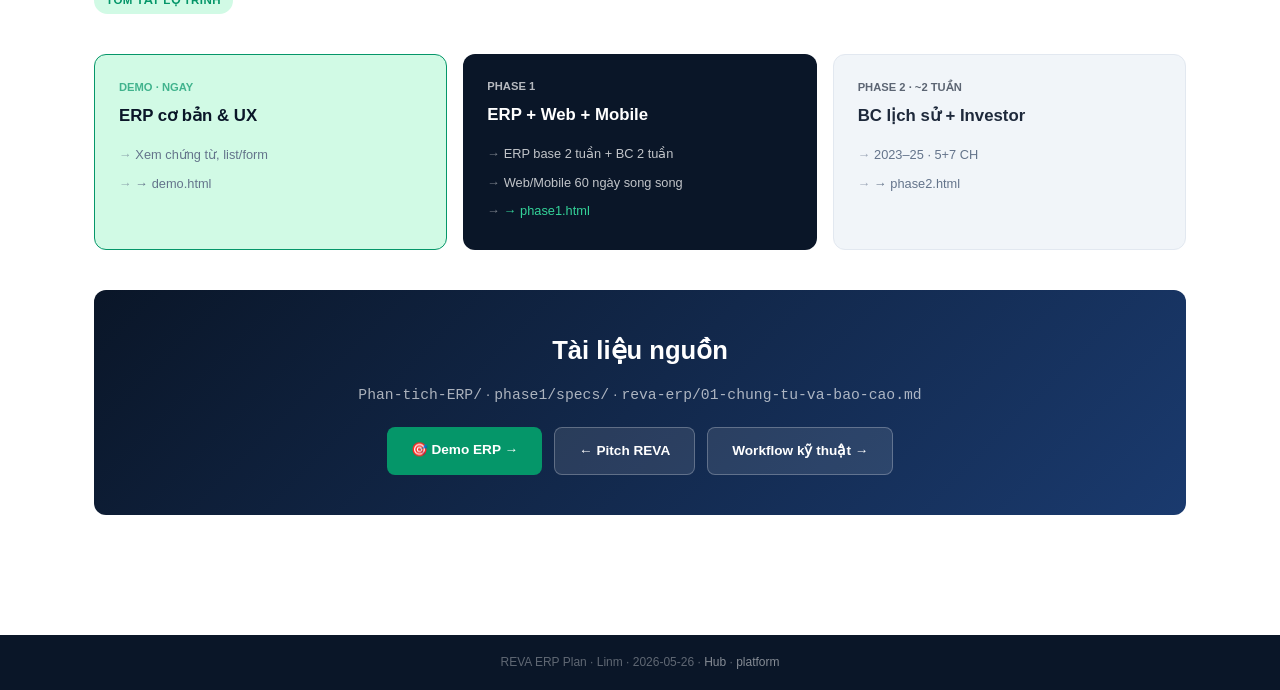
==== commit 1cd8ed38: "upd" ====
--- a/pages/index.html
+++ b/pages/index.html
@@ -18,7 +18,7 @@
     <a href="phase2.html"><span class="vi">Phase 2</span><span class="en" style="display:none">Phase 2</span></a>
   </div>
   <div class="nav-right">
-    <a href="../Platform/index.html" class="nav-back">← Pitch</a>
+    <a href="../platform/index.html" class="nav-back">← Pitch</a>
     <button class="lang-btn active" onclick="setLang('vi')">VI</button>
     <button class="lang-btn" onclick="setLang('en')">EN</button>
   </div>
@@ -40,7 +40,7 @@
     <a href="gap.html" class="btn-outline">
       <span class="vi">Bảng Gap</span><span class="en" style="display:none">Gap Table</span>
     </a>
-    <a href="../Platform/index.html" class="btn-outline">
+    <a href="../platform/index.html" class="btn-outline">
       <span class="vi">← Pitch REVA</span><span class="en" style="display:none">← REVA Pitch</span>
     </a>
   </div>
@@ -220,8 +220,8 @@
       <p><span class="vi"><code>Phan-tich-ERP/</code> · <code>phase1/specs/</code> · <code>reva-erp/01-chung-tu-va-bao-cao.md</code></span><span class="en" style="display:none">Phan-tich-ERP/ · phase1/specs/ · reva-erp plan</span></p>
       <div class="cta-links">
         <a href="demo.html" class="primary"><span class="vi">🎯 Demo ERP →</span><span class="en" style="display:none">🎯 ERP Demo →</span></a>
-        <a href="../Platform/index.html" class="secondary"><span class="vi">← Pitch REVA</span><span class="en" style="display:none">← REVA pitch</span></a>
-        <a href="../Platform/workflow-demo.html" class="secondary"><span class="vi">Workflow kỹ thuật →</span><span class="en" style="display:none">Technical workflow →</span></a>
+        <a href="../platform/index.html" class="secondary"><span class="vi">← Pitch REVA</span><span class="en" style="display:none">← REVA pitch</span></a>
+        <a href="../platform/workflow-demo.html" class="secondary"><span class="vi">Workflow kỹ thuật →</span><span class="en" style="display:none">Technical workflow →</span></a>
       </div>
     </div>
   </section>
@@ -229,7 +229,7 @@
 
 <footer class="plan-footer">
   REVA ERP Plan · Linm · 2026-05-26 ·
-  <a href="../index.html">Hub</a> · <a href="../Platform/index.html">Platform</a>
+  <a href="../index.html">Hub</a> · <a href="../platform/index.html">platform</a>
 </footer>
 <script src="plan.js"></script>
 </body>
